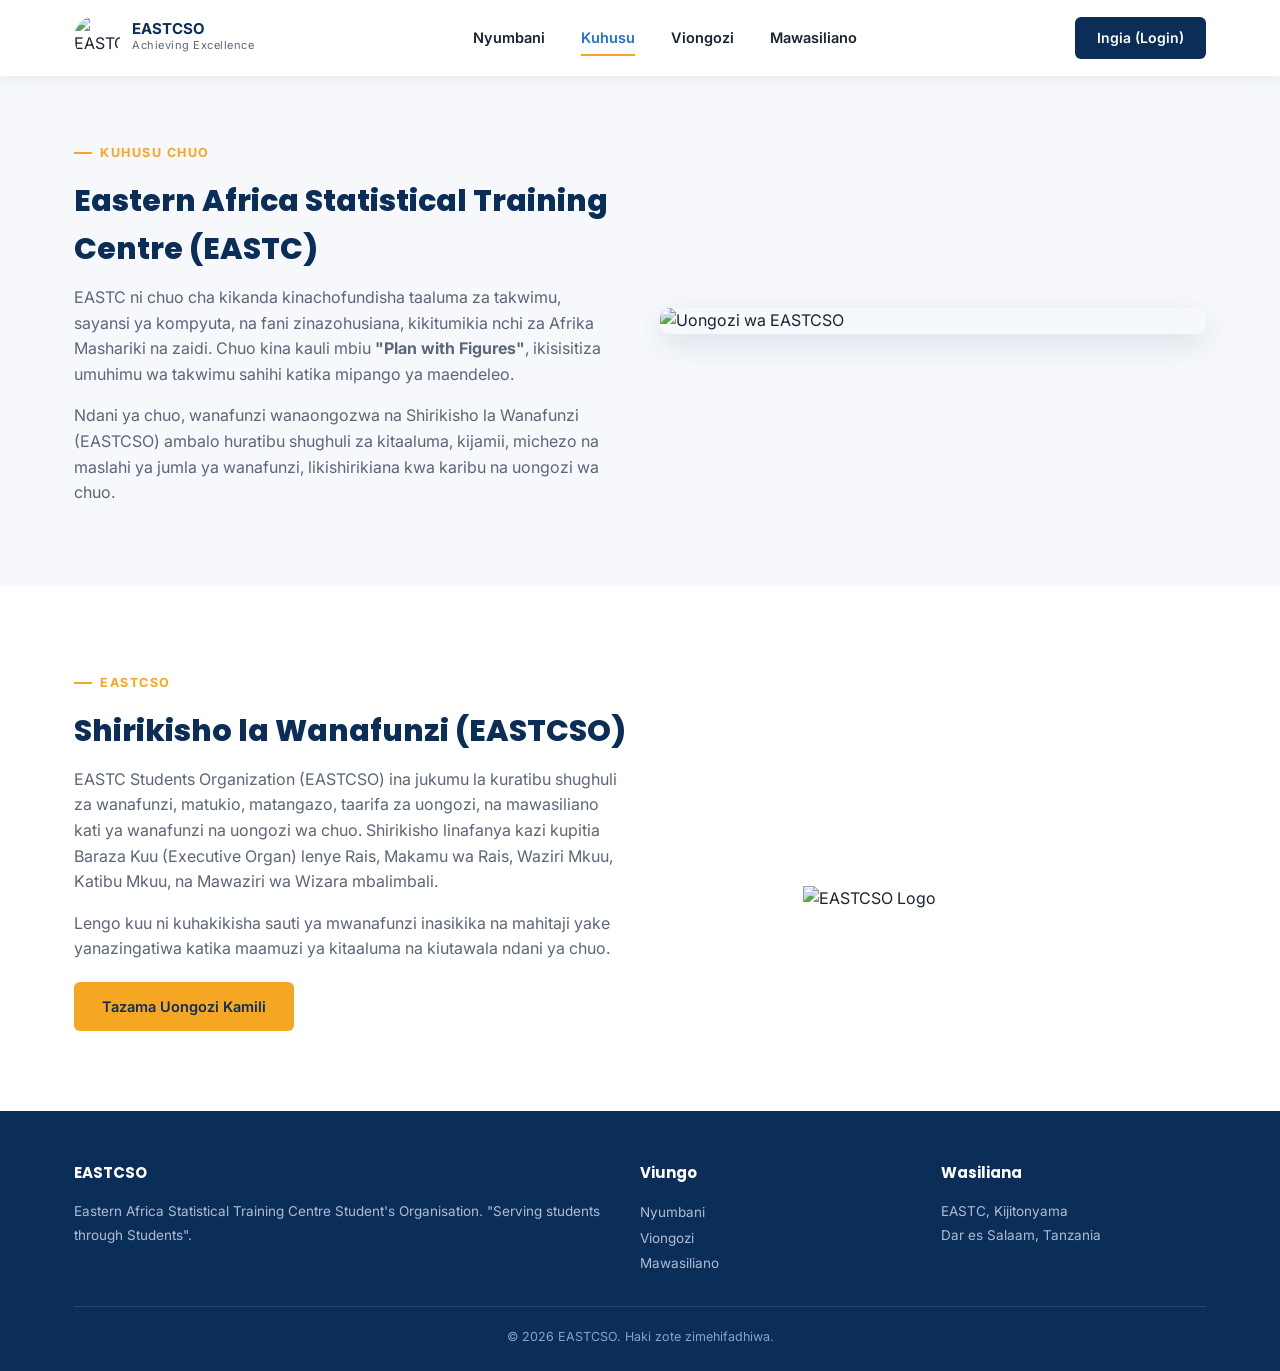
==== about.html @ 8a3d7313 "Add files via upload" ====
<!DOCTYPE html>
<html lang="sw">
<head>
<meta charset="UTF-8">
<meta name="viewport" content="width=device-width, initial-scale=1.0">
<title>EASTCSO | Kuhusu</title>
<link rel="stylesheet" href="style.css">
</head>
<body>

<header>
  <div class="nav-wrap">
    <div class="logo-group">
      <img src="images/eastcso-logo.jpg" alt="EASTC Logo">
      <div class="logo-text">
        <div class="t1">EASTCSO</div>
        <div class="t2">Achieving Excellence</div>
      </div>
    </div>

    <nav class="nav-desktop">
      <a href="index.html" target="_self">Nyumbani</a>
      <a href="about.html" class="active" target="_self">Kuhusu</a>
      <a href="leaders.html" target="_self">Viongozi</a>
      <a href="contact.html" target="_self">Mawasiliano</a>
    </nav>

    <div class="nav-right">
      <a href="login.html" class="nav-login-btn" target="_self">Ingia (Login)</a>
      <button class="hamburger" aria-label="Fungua menu">
        <span></span><span></span><span></span>
      </button>
    </div>
  </div>

  <nav class="nav-mobile">
    <a href="index.html" target="_self">Nyumbani</a>
    <a href="about.html" class="active" target="_self">Kuhusu</a>
    <a href="leaders.html" target="_self">Viongozi</a>
    <a href="contact.html" target="_self">Mawasiliano</a>
    <a href="login.html" class="nav-login-btn" target="_self">Ingia (Login)</a>
  </nav>
</header>

<section class="section" style="padding-top:60px;">
  <div class="container grid-2">
    <div>
      <div class="eyebrow">Kuhusu Chuo</div>
      <h2 class="section-title">Eastern Africa Statistical Training Centre (EASTC)</h2>
      <p style="color:var(--grey);margin-bottom:16px;">
        EASTC ni chuo cha kikanda kinachofundisha taaluma za takwimu, sayansi ya kompyuta, na fani zinazohusiana,
        kikitumikia nchi za Afrika Mashariki na zaidi. Chuo kina kauli mbiu <strong>"Plan with Figures"</strong>,
        ikisisitiza umuhimu wa takwimu sahihi katika mipango ya maendeleo.
      </p>
      <p style="color:var(--grey);">
        Ndani ya chuo, wanafunzi wanaongozwa na Shirikisho la Wanafunzi (EASTCSO) ambalo huratibu shughuli za
        kitaaluma, kijamii, michezo na maslahi ya jumla ya wanafunzi, likishirikiana kwa karibu na uongozi wa chuo.
      </p>
    </div>
    <div>
      <img src="images/group1.jpg" alt="Uongozi wa EASTCSO" style="border-radius:var(--radius);box-shadow:var(--shadow);">
    </div>
  </div>
</section>

<section class="section" style="background:var(--white);">
  <div class="container">
    <div class="eyebrow">EASTCSO</div>
    <h2 class="section-title">Shirikisho la Wanafunzi (EASTCSO)</h2>
    <div class="grid-2">
      <div>
        <p style="color:var(--grey);margin-bottom:16px;">
          EASTC Students Organization (EASTCSO) ina jukumu la kuratibu shughuli za wanafunzi, matukio, matangazo,
          taarifa za uongozi, na mawasiliano kati ya wanafunzi na uongozi wa chuo. Shirikisho linafanya kazi kupitia
          Baraza Kuu (Executive Organ) lenye Rais, Makamu wa Rais, Waziri Mkuu, Katibu Mkuu, na Mawaziri wa Wizara
          mbalimbali.
        </p>
        <p style="color:var(--grey);">
          Lengo kuu ni kuhakikisha sauti ya mwanafunzi inasikika na mahitaji yake yanazingatiwa katika maamuzi
          ya kitaaluma na kiutawala ndani ya chuo.
        </p>
        <a href="leaders.html" class="btn btn-primary" style="margin-top:20px;" target="_self">Tazama Uongozi Kamili</a>
      </div>
      <div>
        <img src="images/eastcso-logo.jpg" alt="EASTCSO Logo" style="max-width:260px;margin:0 auto;">
      </div>
    </div>
  </div>
</section>

<footer>
  <div class="container">
    <div class="footer-grid">
      <div>
        <h4>EASTCSO</h4>
        <p>Eastern Africa Statistical Training Centre Student's Organisation. "Serving students through Students".</p>
      </div>
      <div>
        <h4>Viungo</h4>
        <a href="index.html" target="_self">Nyumbani</a><br>
        <a href="leaders.html" target="_self">Viongozi</a><br>
        <a href="contact.html" target="_self">Mawasiliano</a>
      </div>
      <div>
        <h4>Wasiliana</h4>
        <p>EASTC, Kijitonyama<br>Dar es Salaam, Tanzania</p>
      </div>
    </div>
    <div class="footer-bottom">&copy; 2026 EASTCSO. Haki zote zimehifadhiwa.</div>
  </div>
</footer>

<script src="js/main.js"></script>
</body>
</html>
---- style.css ----
/* =========================================================
   EASTCSO STUDENT PORTAL — MAIN STYLESHEET
   ========================================================= */
@import url('https://fonts.googleapis.com/css2?family=Poppins:wght@500;600;700;800&family=Inter:wght@400;500;600&display=swap');

:root{
  --blue-deep:#0b2e59;
  --blue:#13468f;
  --blue-bright:#1f73d6;
  --gold:#f5a623;
  --ink:#1a2332;
  --grey:#5b6679;
  --bg:#f6f8fb;
  --white:#ffffff;
  --radius:10px;
  --shadow:0 10px 30px rgba(11,46,89,0.12);
  --maxw:1180px;
}

*{margin:0;padding:0;box-sizing:border-box;}
html{scroll-behavior:smooth;}
body{
  font-family:'Inter',sans-serif;
  color:var(--ink);
  background:var(--bg);
  line-height:1.6;
}
h1,h2,h3,h4{font-family:'Poppins',sans-serif;}
a{text-decoration:none;color:inherit;}
img{max-width:100%;display:block;}
ul{list-style:none;}
.container{max-width:var(--maxw);margin:0 auto;padding:0 24px;}
.section{padding:80px 0;}
.eyebrow{
  display:inline-flex;align-items:center;gap:8px;
  font-size:12.5px;letter-spacing:1.5px;text-transform:uppercase;
  color:var(--gold);font-weight:700;margin-bottom:14px;
}
.eyebrow::before{content:'';width:18px;height:2px;background:var(--gold);}
.btn{
  display:inline-block;padding:13px 28px;border-radius:6px;
  font-weight:600;font-size:14.5px;border:none;cursor:pointer;
  transition:transform .2s ease, box-shadow .2s ease;
}
.btn-primary{background:var(--gold);color:var(--blue-deep);}
.btn-primary:hover{transform:translateY(-2px);box-shadow:0 8px 18px rgba(245,166,35,0.4);}
.btn-outline{background:transparent;border:1.5px solid var(--white);color:var(--white);}
.btn-outline:hover{background:rgba(255,255,255,0.12);}

/* ============ HEADER / DESKTOP NAV ============ */
header{
  position:sticky;top:0;left:0;width:100%;z-index:1000;
  background:var(--white);
  box-shadow:0 2px 14px rgba(11,46,89,0.08);
}
.nav-wrap{
  max-width:var(--maxw);margin:0 auto;padding:0 24px;
  height:76px;display:flex;align-items:center;justify-content:space-between;
}
.logo-group{display:flex;align-items:center;gap:12px;}
.logo-group img{height:46px;width:46px;border-radius:50%;object-fit:cover;}
.logo-text .t1{font-size:15px;font-weight:700;color:var(--blue-deep);line-height:1.1;}
.logo-text .t2{font-size:11px;color:var(--grey);letter-spacing:0.5px;}

/* Desktop nav: centered links */
.nav-desktop{
  display:flex;align-items:center;gap:36px;
}
.nav-desktop a{
  font-size:14.5px;font-weight:600;color:var(--ink);
  position:relative;padding:6px 0;
}
.nav-desktop a::after{
  content:'';position:absolute;left:0;bottom:0;width:0%;height:2px;
  background:var(--gold);transition:width .25s ease;
}
.nav-desktop a:hover::after,
.nav-desktop a.active::after{width:100%;}
.nav-desktop a.active{color:var(--blue-bright);}

.nav-right{display:flex;align-items:center;gap:16px;}
.nav-login-btn{
  background:var(--blue-deep);color:var(--white);
  padding:10px 22px;border-radius:6px;font-size:14px;font-weight:600;
}
.nav-login-btn:hover{background:var(--blue-bright);}

/* Hamburger (hidden on desktop) */
.hamburger{
  display:none;flex-direction:column;gap:5px;cursor:pointer;
  width:30px;background:none;border:none;
}
.hamburger span{width:100%;height:2.5px;background:var(--blue-deep);border-radius:2px;transition:.3s;}

/* ============ MOBILE NAV (different position than desktop) ============ */
.nav-mobile{
  display:none;
  position:fixed;top:76px;right:0;
  width:78%;max-width:320px;height:calc(100vh - 76px);
  background:var(--blue-deep);
  transform:translateX(100%);
  transition:transform .35s ease;
  z-index:999;
  padding:30px 28px;
}
.nav-mobile.open{transform:translateX(0);}
.nav-mobile a{
  display:block;color:var(--white);font-size:17px;font-weight:600;
  padding:16px 0;border-bottom:1px solid rgba(255,255,255,0.12);
}
.nav-mobile a.active{color:var(--gold);}
.nav-mobile .nav-login-btn{
  margin-top:24px;display:inline-block;text-align:center;width:100%;
}

@media (max-width:900px){
  .nav-desktop{display:none;}
  .nav-right .nav-login-btn{display:none;}
  .hamburger{display:flex;}
  .nav-mobile{display:block;}
}

/* ============ HERO CAROUSEL (home) ============ */
.hero{
  position:relative;height:560px;overflow:hidden;
}
.hero-slide{
  position:absolute;inset:0;
  opacity:0;transition:opacity 1s ease;
}
.hero-slide.active{opacity:1;}
.hero-slide img{
  width:100%;height:100%;object-fit:cover;
  filter:brightness(0.55);
}
.hero-overlay{
  position:absolute;inset:0;
  display:flex;flex-direction:column;justify-content:center;
  padding:0 60px;
  max-width:680px;
}
.hero-overlay h1{
  color:var(--white);font-size:42px;font-weight:800;line-height:1.2;margin-bottom:16px;
}
.hero-overlay p{color:#dfe7f2;font-size:16px;max-width:540px;}
.hero-dots{
  position:absolute;bottom:24px;left:60px;display:flex;gap:8px;
}
.hero-dots span{
  width:10px;height:10px;border-radius:50%;background:rgba(255,255,255,0.5);
  cursor:pointer;transition:.2s;
}
.hero-dots span.active{background:var(--gold);width:26px;border-radius:5px;}

/* ============ ABOUT SNIPPET CARD (corner text about EASTC) ============ */
.about-corner{
  position:absolute;right:50px;bottom:50px;
  background:rgba(255,255,255,0.95);
  border-left:4px solid var(--gold);
  padding:18px 22px;border-radius:8px;
  max-width:300px;box-shadow:var(--shadow);
}
.about-corner h4{font-size:13.5px;color:var(--blue-deep);margin-bottom:6px;}
.about-corner p{font-size:12.5px;color:var(--grey);line-height:1.5;}

@media (max-width:900px){
  .hero{height:460px;}
  .hero-overlay{padding:0 24px;}
  .hero-overlay h1{font-size:28px;}
  .about-corner{display:none;}
  .hero-dots{left:24px;}
}

/* ============ GENERIC GRID / CARDS ============ */
.grid-3{display:grid;grid-template-columns:repeat(3,1fr);gap:28px;}
.grid-2{display:grid;grid-template-columns:1fr 1fr;gap:40px;align-items:center;}
@media (max-width:900px){
  .grid-3{grid-template-columns:1fr;}
  .grid-2{grid-template-columns:1fr;}
}

.card{
  background:var(--white);border-radius:var(--radius);
  padding:28px;box-shadow:var(--shadow);
  transition:transform .25s ease;
}
.card:hover{transform:translateY(-6px);}
.card .icon-circle{
  width:46px;height:46px;border-radius:50%;
  background:linear-gradient(135deg,var(--blue-bright),var(--blue-deep));
  display:flex;align-items:center;justify-content:center;
  color:var(--white);font-weight:700;margin-bottom:16px;
}
.card h3{font-size:17px;margin-bottom:8px;color:var(--blue-deep);}
.card p{font-size:14px;color:var(--grey);}

.section-title{font-size:30px;font-weight:800;color:var(--blue-deep);margin-bottom:12px;}
.section-sub{color:var(--grey);max-width:600px;margin-bottom:40px;font-size:15px;}

/* ============ LEADERSHIP ORG SECTION ============ */
.leader-card{
  background:var(--white);border-radius:var(--radius);
  text-align:center;padding:22px 14px;box-shadow:var(--shadow);
}
.leader-card img{
  width:78px;height:78px;border-radius:50%;object-fit:cover;
  margin:0 auto 12px;border:3px solid var(--gold);
}
.leader-card .role{font-size:11.5px;text-transform:uppercase;color:var(--gold);font-weight:700;letter-spacing:0.5px;}
.leader-card .name{font-size:14.5px;font-weight:700;color:var(--blue-deep);margin:4px 0;}
.leader-card .phone{font-size:12.5px;color:var(--grey);}
.chart-img-wrap{
  background:var(--white);border-radius:var(--radius);padding:14px;box-shadow:var(--shadow);
  overflow-x:auto;
}

/* ============ FOOTER ============ */
footer{
  background:var(--blue-deep);color:#cdd9ec;padding:50px 0 24px;
}
.footer-grid{display:grid;grid-template-columns:2fr 1fr 1fr;gap:36px;margin-bottom:30px;}
.footer-grid h4{color:var(--white);font-size:15px;margin-bottom:14px;}
.footer-grid p,.footer-grid a{font-size:13.5px;color:#aebcd6;line-height:1.8;}
.footer-grid a:hover{color:var(--gold);}
.footer-bottom{
  border-top:1px solid rgba(255,255,255,0.12);padding-top:20px;
  text-align:center;font-size:12.5px;color:#8ea0c2;
}
@media (max-width:900px){.footer-grid{grid-template-columns:1fr;}}

/* ============ FORMS (login / contact) ============ */
.form-card{
  background:var(--white);border-radius:var(--radius);box-shadow:var(--shadow);
  padding:40px;max-width:440px;margin:0 auto;
}
.form-card h2{color:var(--blue-deep);margin-bottom:8px;}
.form-card p.lead{color:var(--grey);font-size:14px;margin-bottom:26px;}
.field{margin-bottom:18px;}
.field label{display:block;font-size:13.5px;font-weight:600;margin-bottom:6px;color:var(--ink);}
.field input,.field textarea{
  width:100%;padding:12px 14px;border:1.5px solid #dbe3ef;border-radius:7px;
  font-size:14.5px;font-family:'Inter',sans-serif;
}
.field input:focus,.field textarea:focus{outline:none;border-color:var(--blue-bright);}
.form-msg{font-size:13.5px;margin-bottom:14px;padding:10px 14px;border-radius:6px;display:none;}
.form-msg.error{background:#fdeaea;color:#c0392b;display:block;}
.form-msg.success{background:#e7f7ec;color:#1d8a4a;display:block;}
.full-btn{width:100%;text-align:center;}
//LEADERSHIP
.leaders1{
display:grid;
grid-template-columns:repeat(auto-fit,minmax(200px,1fr));
gap:15px;
}

.card1{
background:#eef4ff;
padding:20px;
text-align:center;
border-radius:10px;
box-shadow:0 2px 5px rgba(0,0,0,.2);
}
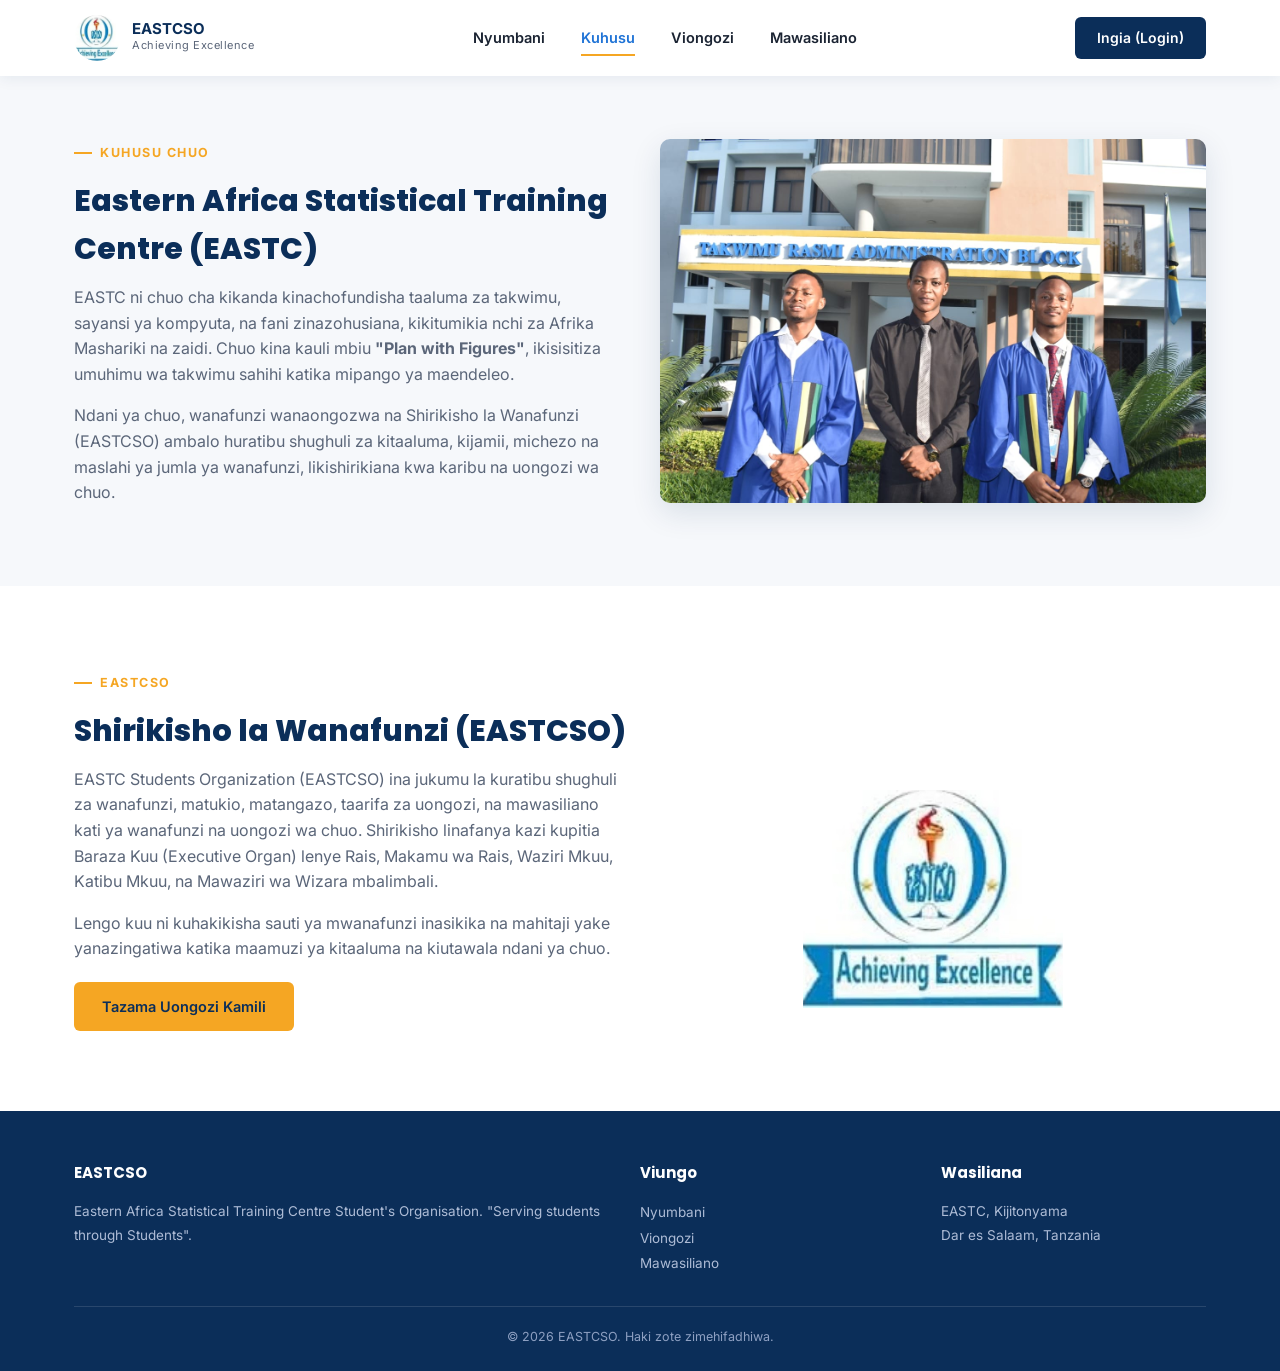
==== commit d2b13401: "Update about.html" ====
--- a/about.html
+++ b/about.html
@@ -11,7 +11,7 @@
 <header>
   <div class="nav-wrap">
     <div class="logo-group">
-      <img src="images/eastcso-logo.jpg" alt="EASTC Logo">
+      <img src="eastcso-logo.jpg" alt="EASTC Logo">
       <div class="logo-text">
         <div class="t1">EASTCSO</div>
         <div class="t2">Achieving Excellence</div>
@@ -58,7 +58,7 @@
       </p>
     </div>
     <div>
-      <img src="images/group1.jpg" alt="Uongozi wa EASTCSO" style="border-radius:var(--radius);box-shadow:var(--shadow);">
+      <img src="group1.jpg" alt="Uongozi wa EASTCSO" style="border-radius:var(--radius);box-shadow:var(--shadow);">
     </div>
   </div>
 </section>
@@ -82,7 +82,7 @@
         <a href="leaders.html" class="btn btn-primary" style="margin-top:20px;" target="_self">Tazama Uongozi Kamili</a>
       </div>
       <div>
-        <img src="images/eastcso-logo.jpg" alt="EASTCSO Logo" style="max-width:260px;margin:0 auto;">
+        <img src="eastcso-logo.jpg" alt="EASTCSO Logo" style="max-width:260px;margin:0 auto;">
       </div>
     </div>
   </div>
